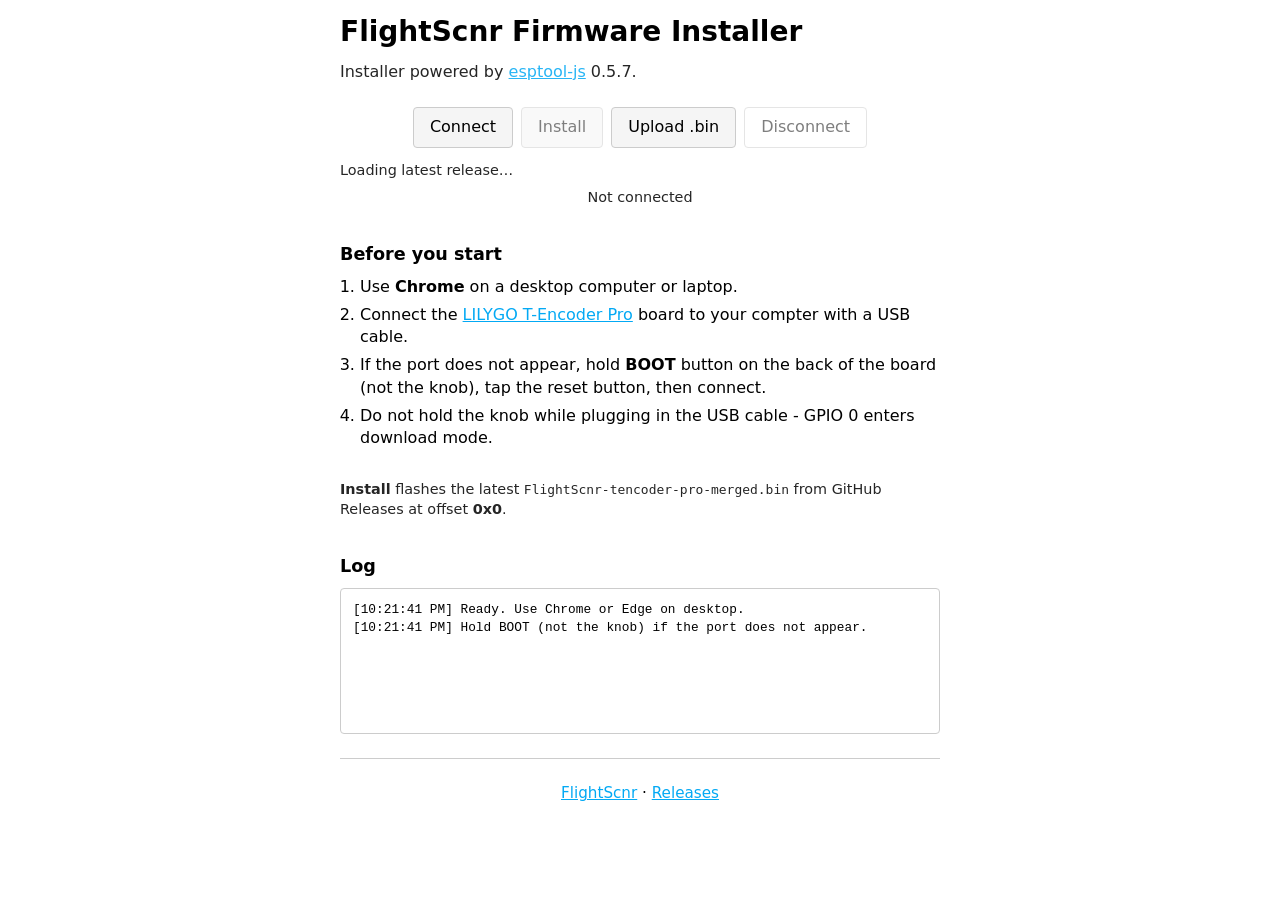
==== index.html @ e7d1790a "Fix Pages: deploy WebFlasher from docs/ instead of README root" ====
<!DOCTYPE html>
<html lang="en">
  <head>
    <meta charset="utf-8" />
    <title>FlightScnr Firmware Installer</title>
    <meta http-equiv="refresh" content="0; url=docs/" />
    <link rel="canonical" href="docs/" />
  </head>
  <body>
    <p><a href="docs/">FlightScnr Firmware Installer</a></p>
  </body>
</html>
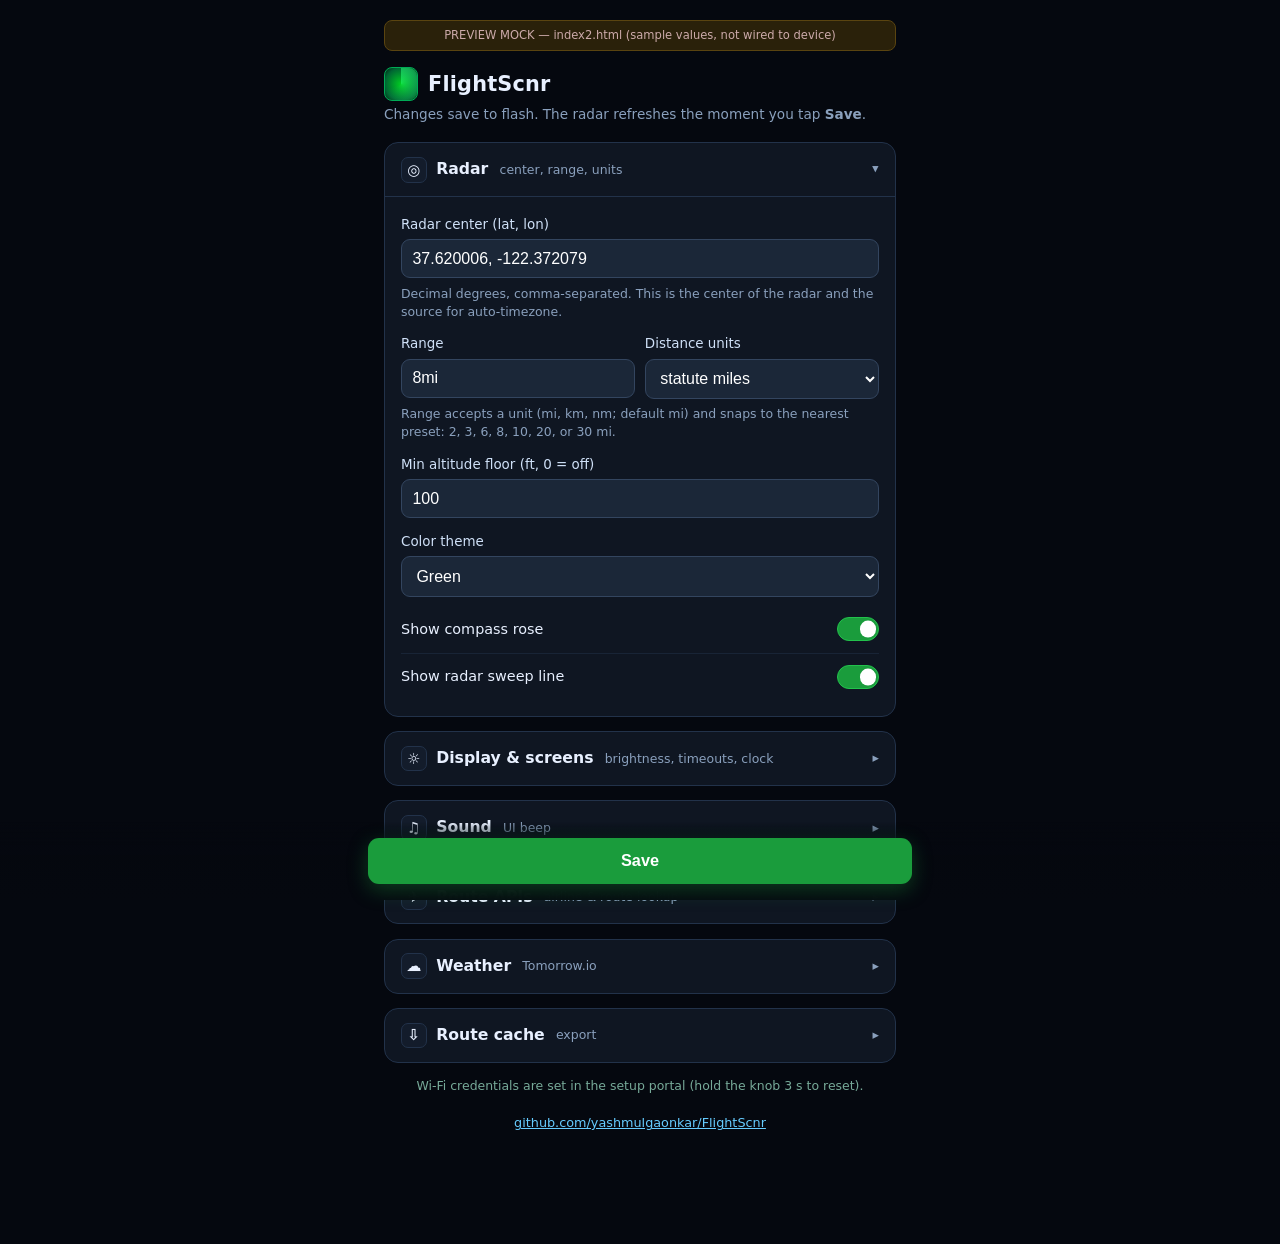
==== commit 399092bd: "Add sectioned web settings portal layout (index.html)" ====
--- a/index.html
+++ b/index.html
@@ -1,12 +1,380 @@
 <!DOCTYPE html>
 <html lang="en">
-  <head>
-    <meta charset="utf-8" />
-    <title>FlightScnr Firmware Installer</title>
-    <meta http-equiv="refresh" content="0; url=docs/" />
-    <link rel="canonical" href="docs/" />
-  </head>
-  <body>
-    <p><a href="docs/">FlightScnr Firmware Installer</a></p>
-  </body>
+<head>
+<meta charset="utf-8">
+<meta name="viewport" content="width=device-width,initial-scale=1">
+<title>FlightScnr Settings (preview)</title>
+<style>
+:root{
+  --bg:#05080f;
+  --card:#0f1622;
+  --card-2:#131c2b;
+  --line:#22324a;
+  --text:#e8f0ff;
+  --muted:#8aa0bd;
+  --accent:#1a9c3c;
+  --accent-hi:#22c24c;
+  --field:#1b2738;
+  --field-line:#33455f;
+  --link:#6cf;
+}
+*{box-sizing:border-box;}
+body{
+  font-family:system-ui,-apple-system,Segoe UI,Roboto,sans-serif;
+  margin:0;background:var(--bg);color:var(--text);
+  line-height:1.45;
+  padding-bottom:5.5rem; /* room for sticky save bar */
+}
+.wrap{max-width:34rem;margin:0 auto;padding:1.25rem 1rem;}
+
+/* Header */
+.app-head{display:flex;align-items:center;gap:.65rem;margin-bottom:.25rem;}
+.app-head .logo{
+  width:2.1rem;height:2.1rem;border-radius:8px;flex:none;
+  background:radial-gradient(circle at 50% 50%,#0c2,#063 70%,#021 100%);
+  position:relative;border:1px solid #0a5;
+}
+.app-head .logo::after{
+  content:"";position:absolute;inset:0;border-radius:8px;
+  background:conic-gradient(from 0deg,rgba(40,255,120,.55),transparent 70%);
+}
+h1{font-size:1.3rem;margin:0;letter-spacing:.2px;}
+.subtitle{color:var(--muted);font-size:.85rem;margin:.15rem 0 1.1rem;}
+
+/* Cards */
+.card{
+  background:var(--card);
+  border:1px solid var(--line);
+  border-radius:14px;
+  margin:0 0 .9rem;
+  overflow:hidden;
+}
+.card > summary{
+  list-style:none;cursor:pointer;
+  display:flex;align-items:center;gap:.6rem;
+  padding:.85rem 1rem;
+  font-weight:600;font-size:.98rem;
+  user-select:none;
+}
+.card > summary::-webkit-details-marker{display:none;}
+.card > summary .ico{
+  width:1.6rem;height:1.6rem;border-radius:7px;flex:none;
+  display:grid;place-items:center;font-size:.95rem;
+  background:var(--card-2);border:1px solid var(--line);
+}
+.card > summary .chev{
+  margin-left:auto;color:var(--muted);transition:transform .18s ease;
+  font-size:.8rem;
+}
+.card[open] > summary .chev{transform:rotate(90deg);}
+.card > summary .sum{color:var(--muted);font-weight:400;font-size:.78rem;margin-left:.1rem;}
+.card .body{padding:.25rem 1rem 1rem;border-top:1px solid var(--line);}
+
+/* Form controls */
+label{display:block;margin:.85rem 0 .3rem;font-size:.84rem;color:#cfe0f7;}
+input,select{
+  width:100%;padding:.6rem .65rem;border-radius:9px;
+  border:1px solid var(--field-line);background:var(--field);color:#fff;
+  font-size:1rem;outline:none;
+}
+input:focus,select:focus{border-color:var(--accent-hi);box-shadow:0 0 0 2px rgba(34,194,76,.2);}
+input::placeholder{color:#6f86a3;}
+.hint,.note{color:var(--muted);font-size:.78rem;margin:.4rem 0 0;}
+.row2{display:grid;grid-template-columns:1fr 1fr;gap:.6rem;}
+@media(max-width:24rem){.row2{grid-template-columns:1fr;}}
+
+/* Toggle rows */
+.chk{
+  display:flex;align-items:center;gap:.6rem;
+  padding:.7rem 0;border-bottom:1px solid rgba(34,50,74,.5);
+}
+.chk:last-of-type{border-bottom:none;}
+.chk label{margin:0;font-size:.9rem;color:var(--text);flex:1;}
+.switch{position:relative;width:2.6rem;height:1.5rem;flex:none;}
+.switch input{position:absolute;opacity:0;width:100%;height:100%;margin:0;cursor:pointer;}
+.switch .track{
+  position:absolute;inset:0;border-radius:999px;
+  background:#28344a;border:1px solid var(--field-line);transition:.18s;
+}
+.switch .track::after{
+  content:"";position:absolute;top:50%;left:.18rem;transform:translateY(-50%);
+  width:1.05rem;height:1.05rem;border-radius:50%;background:#90a4bf;transition:.18s;
+}
+.switch input:checked + .track{background:var(--accent);border-color:var(--accent-hi);}
+.switch input:checked + .track::after{left:1.32rem;background:#fff;}
+
+/* API sub-blocks */
+.api{border:1px solid var(--line);border-radius:11px;padding:.2rem .8rem .8rem;margin:.8rem 0;background:var(--card-2);}
+.api .api-head{display:flex;align-items:center;gap:.6rem;padding:.65rem 0 0;}
+.api .api-head .name{font-weight:600;font-size:.92rem;}
+.api .api-head .badge{
+  margin-left:auto;font-size:.7rem;padding:.12rem .5rem;border-radius:999px;
+  background:#10233a;border:1px solid #1d3a5c;color:#7fb6ff;
+}
+.usage{font-size:.76rem;color:var(--muted);margin:.5rem 0 0;
+  background:#0b1320;border:1px solid var(--line);border-radius:8px;padding:.45rem .6rem;}
+.usage b{color:#bcd}
+
+a{color:var(--link);}
+.dl{display:inline-flex;align-items:center;gap:.4rem;text-decoration:none;
+  background:var(--card-2);border:1px solid var(--line);border-radius:9px;
+  padding:.55rem .8rem;font-size:.88rem;margin-top:.5rem;}
+
+/* Sticky save bar */
+.savebar{
+  position:fixed;left:0;right:0;bottom:0;z-index:20;
+  background:linear-gradient(180deg,rgba(5,8,15,0),rgba(5,8,15,.92) 30%,#05080f);
+  padding:1rem;
+}
+.savebar .inner{max-width:34rem;margin:0 auto;}
+button.save{
+  width:100%;padding:.85rem;font-size:1.02rem;font-weight:700;
+  border:none;border-radius:11px;background:var(--accent);color:#fff;cursor:pointer;
+  box-shadow:0 6px 20px rgba(26,156,60,.35);
+}
+button.save:hover{background:var(--accent-hi);}
+.foot{text-align:center;font-size:.8rem;color:var(--muted);margin:1.2rem 0 .2rem;}
+.foot a{color:var(--link);}
+.wifi-note{font-size:.78rem;color:#7a9;text-align:center;margin-top:.6rem;}
+.preview-tag{
+  text-align:center;font-size:.72rem;color:#caa;
+  background:#2a210a;border:1px solid #5a4410;border-radius:8px;
+  padding:.4rem;margin-bottom:1rem;
+}
+</style>
+</head>
+<body>
+<form method="POST" action="/save">
+<div class="wrap">
+
+  <div class="preview-tag">PREVIEW MOCK — index2.html (sample values, not wired to device)</div>
+
+  <div class="app-head">
+    <div class="logo"></div>
+    <div>
+      <h1>FlightScnr</h1>
+    </div>
+  </div>
+  <p class="subtitle">Changes save to flash. The radar refreshes the moment you tap <strong>Save</strong>.</p>
+
+  <!-- ============ RADAR ============ -->
+  <details class="card" open>
+    <summary><span class="ico">&#9678;</span>Radar<span class="sum">center, range, units</span><span class="chev">&#9656;</span></summary>
+    <div class="body">
+      <label for="radar_center">Radar center (lat, lon)</label>
+      <input id="radar_center" name="radar_center" type="text" required autocomplete="off"
+             placeholder="37.636422, -122.365968" value="37.620006, -122.372079">
+      <p class="hint">Decimal degrees, comma-separated. This is the center of the radar and the source for auto-timezone.</p>
+
+      <div class="row2">
+        <div>
+          <label for="range_mi">Range</label>
+          <input id="range_mi" name="range_mi" type="text" required autocomplete="off"
+                 placeholder="e.g. 30mi, 48km, 26nm" value="8mi">
+        </div>
+        <div>
+          <label for="dist_unit">Distance units</label>
+          <select id="dist_unit" name="dist_unit">
+            <option value="km">kilometers</option>
+            <option value="mi" selected>statute miles</option>
+            <option value="nm">nautical miles</option>
+          </select>
+        </div>
+      </div>
+      <p class="hint">Range accepts a unit (mi, km, nm; default mi) and snaps to the nearest preset: 2, 3, 6, 8, 10, 20, or 30 mi.</p>
+
+      <label for="min_height">Min altitude floor (ft, 0 = off)</label>
+      <input id="min_height" name="min_height" type="number" min="0" step="100" value="100">
+
+      <label for="radar_accent">Color theme</label>
+      <select id="radar_accent" name="radar_accent">
+        <option value="0" selected>Green</option>
+        <option value="1">Amber</option>
+        <option value="2">Cyan</option>
+        <option value="3">Magenta</option>
+        <option value="4">White</option>
+      </select>
+
+      <div class="chk" style="margin-top:.6rem">
+        <label for="show_cardinals">Show compass rose</label>
+        <span class="switch"><input id="show_cardinals" name="show_cardinals" type="checkbox" value="T" checked><span class="track"></span></span>
+      </div>
+      <div class="chk">
+        <label for="show_sweep">Show radar sweep line</label>
+        <span class="switch"><input id="show_sweep" name="show_sweep" type="checkbox" value="T" checked><span class="track"></span></span>
+      </div>
+    </div>
+  </details>
+
+  <!-- ============ DISPLAY & SCREENS ============ -->
+  <details class="card">
+    <summary><span class="ico">&#9788;</span>Display &amp; screens<span class="sum">brightness, timeouts, clock</span><span class="chev">&#9656;</span></summary>
+    <div class="body">
+      <label for="bright_pct">Screen brightness</label>
+      <select id="bright_pct" name="bright_pct">
+        <option value="20">20%</option>
+        <option value="40">40%</option>
+        <option value="60">60%</option>
+        <option value="80">80%</option>
+        <option value="100" selected>100%</option>
+      </select>
+
+      <div class="row2">
+        <div>
+          <label for="detail_timeout">Flight detail screen</label>
+          <select id="detail_timeout" name="detail_timeout">
+            <option value="0">Manual (swipe)</option>
+            <option value="10" selected>10 seconds</option>
+            <option value="20">20 seconds</option>
+            <option value="30">30 seconds</option>
+          </select>
+        </div>
+        <div>
+          <label for="clock_timeout">Clock / forecast</label>
+          <select id="clock_timeout" name="clock_timeout">
+            <option value="0">Manual (swipe)</option>
+            <option value="5">5 seconds</option>
+            <option value="10" selected>10 seconds</option>
+            <option value="15">15 seconds</option>
+          </select>
+        </div>
+      </div>
+
+      <div class="chk" style="margin-top:.7rem">
+        <label for="idle_clock">Return to clock when no aircraft visible</label>
+        <span class="switch"><input id="idle_clock" name="idle_clock" type="checkbox" value="T" checked><span class="track"></span></span>
+      </div>
+      <div class="chk">
+        <label for="auto_timezone">Auto timezone from radar center (DST-aware)</label>
+        <span class="switch"><input id="auto_timezone" name="auto_timezone" type="checkbox" value="T" checked><span class="track"></span></span>
+      </div>
+      <p class="note">Auto timezone resolves the local zone from your radar lat/lon over Wi‑Fi. Turn the clock-settings knob on the device to override manually.</p>
+    </div>
+  </details>
+
+  <!-- ============ SOUND ============ -->
+  <details class="card">
+    <summary><span class="ico">&#9835;</span>Sound<span class="sum">UI beep</span><span class="chev">&#9656;</span></summary>
+    <div class="body">
+      <div class="chk" style="margin-top:.4rem">
+        <label for="ui_beep">UI beep on touch and knob</label>
+        <span class="switch"><input id="ui_beep" name="ui_beep" type="checkbox" value="T"><span class="track"></span></span>
+      </div>
+      <label for="beep_tone">Beep tone</label>
+      <select id="beep_tone" name="beep_tone">
+        <option value="A" selected>A</option>
+        <option value="B">B</option>
+        <option value="C">C</option>
+        <option value="D">D</option>
+        <option value="E">E</option>
+      </select>
+    </div>
+  </details>
+
+  <!-- ============ ROUTE APIs ============ -->
+  <details class="card">
+    <summary><span class="ico">&#9992;</span>Route APIs<span class="sum">airline &amp; route lookup</span><span class="chev">&#9656;</span></summary>
+    <div class="body">
+      <p class="note">Enabled providers run in order — <b>FlightAware → AirLabs → FR24</b> — and the first hit per callsign wins. Paste multiple keys comma-separated (key1, key2, key3); when one hits its monthly cap the next is used before moving to the next provider. Leave a field blank to keep the saved value. Caps reset on the 1st once NTP time syncs.</p>
+
+      <!-- FlightAware -->
+      <div class="api">
+        <div class="api-head">
+          <span class="switch"><input id="use_flightaware" name="use_flightaware" type="checkbox" value="T" checked><span class="track"></span></span>
+          <span class="name">FlightAware</span>
+          <span class="badge">1st</span>
+        </div>
+        <label for="flightaware_key">AeroAPI keys (set: ••••3f2a)</label>
+        <input id="flightaware_key" name="flightaware_key" type="password" autocomplete="off" placeholder="key1, key2, key3">
+        <div class="row2">
+          <div>
+            <label for="flightaware_max_usd">Max budget / key ($, 0 = unlimited)</label>
+            <input id="flightaware_max_usd" name="flightaware_max_usd" type="number" min="0" step="0.01" value="5.00">
+          </div>
+          <div>
+            <label for="flightaware_cost_usd">Cost per call ($)</label>
+            <input id="flightaware_cost_usd" name="flightaware_cost_usd" type="number" min="0" step="0.0001" value="0.0050">
+          </div>
+        </div>
+        <p class="usage">Spent this month: <b>$0.0850</b> of $5.00</p>
+      </div>
+
+      <!-- AirLabs -->
+      <div class="api">
+        <div class="api-head">
+          <span class="switch"><input id="use_airlabs" name="use_airlabs" type="checkbox" value="T" checked><span class="track"></span></span>
+          <span class="name">AirLabs</span>
+          <span class="badge">2nd</span>
+        </div>
+        <label for="airlabs_key">API keys (set: ••••9c10)</label>
+        <input id="airlabs_key" name="airlabs_key" type="password" autocomplete="off" placeholder="key1, key2, key3">
+        <label for="airlabs_max_calls">Max calls / month per key (0 = unlimited; free tier 1,000/mo)</label>
+        <input id="airlabs_max_calls" name="airlabs_max_calls" type="number" min="0" step="1" value="1000">
+        <p class="usage">Used this month: <b>342</b> / 1000</p>
+      </div>
+
+      <!-- FR24 -->
+      <div class="api">
+        <div class="api-head">
+          <span class="switch"><input id="use_fr24" name="use_fr24" type="checkbox" value="T"><span class="track"></span></span>
+          <span class="name">FlightRadar24</span>
+          <span class="badge">3rd</span>
+        </div>
+        <label for="fr24_key">API tokens (set: none)</label>
+        <input id="fr24_key" name="fr24_key" type="password" autocomplete="off" placeholder="token1, token2, token3">
+        <div class="row2">
+          <div>
+            <label for="fr24_max_usd">Max budget / key ($, 0 = unlimited)</label>
+            <input id="fr24_max_usd" name="fr24_max_usd" type="number" min="0" step="0.01" value="0.00">
+          </div>
+          <div>
+            <label for="fr24_cost_usd">Cost per call ($)</label>
+            <input id="fr24_cost_usd" name="fr24_cost_usd" type="number" min="0" step="0.0001" value="0.0000">
+          </div>
+        </div>
+        <p class="usage">Spent this month: <b>$0.0000</b> (unlimited budget)</p>
+      </div>
+    </div>
+  </details>
+
+  <!-- ============ WEATHER ============ -->
+  <details class="card">
+    <summary><span class="ico">&#9729;</span>Weather<span class="sum">Tomorrow.io</span><span class="chev">&#9656;</span></summary>
+    <div class="body">
+      <div class="chk" style="margin-top:.4rem">
+        <label for="use_weather">Use Tomorrow.io</label>
+        <span class="switch"><input id="use_weather" name="use_weather" type="checkbox" value="T" checked><span class="track"></span></span>
+      </div>
+      <label for="weather_key">API key (set: ••••a71b)</label>
+      <input id="weather_key" name="weather_key" type="password" autocomplete="off" placeholder="paste key">
+      <label for="weather_units">Units</label>
+      <select id="weather_units" name="weather_units">
+        <option value="metric">Metric (&deg;C)</option>
+        <option value="imperial" selected>Imperial (&deg;F)</option>
+      </select>
+      <p class="note">Current conditions show on the clock screen; swipe right for the 3-day forecast.</p>
+    </div>
+  </details>
+
+  <!-- ============ ROUTE CACHE ============ -->
+  <details class="card">
+    <summary><span class="ico">&#8681;</span>Route cache<span class="sum">export</span><span class="chev">&#9656;</span></summary>
+    <div class="body">
+      <p class="note">Airline/route lookups are cached on flash (written about every 10 min) so repeat callsigns don't re-bill an API.</p>
+      <a class="dl" href="/route_cache.csv" download="route_cache.csv">&#8681;&nbsp; Download route_cache.csv</a>
+    </div>
+  </details>
+
+  <p class="wifi-note">Wi‑Fi credentials are set in the setup portal (hold the knob 3&nbsp;s to reset).</p>
+  <p class="foot"><a href="https://github.com/yashmulgaonkar/FlightScnr" target="_blank" rel="noopener">github.com/yashmulgaonkar/FlightScnr</a></p>
+
+</div>
+
+<div class="savebar">
+  <div class="inner">
+    <button class="save" type="submit">Save</button>
+  </div>
+</div>
+</form>
+</body>
 </html>
